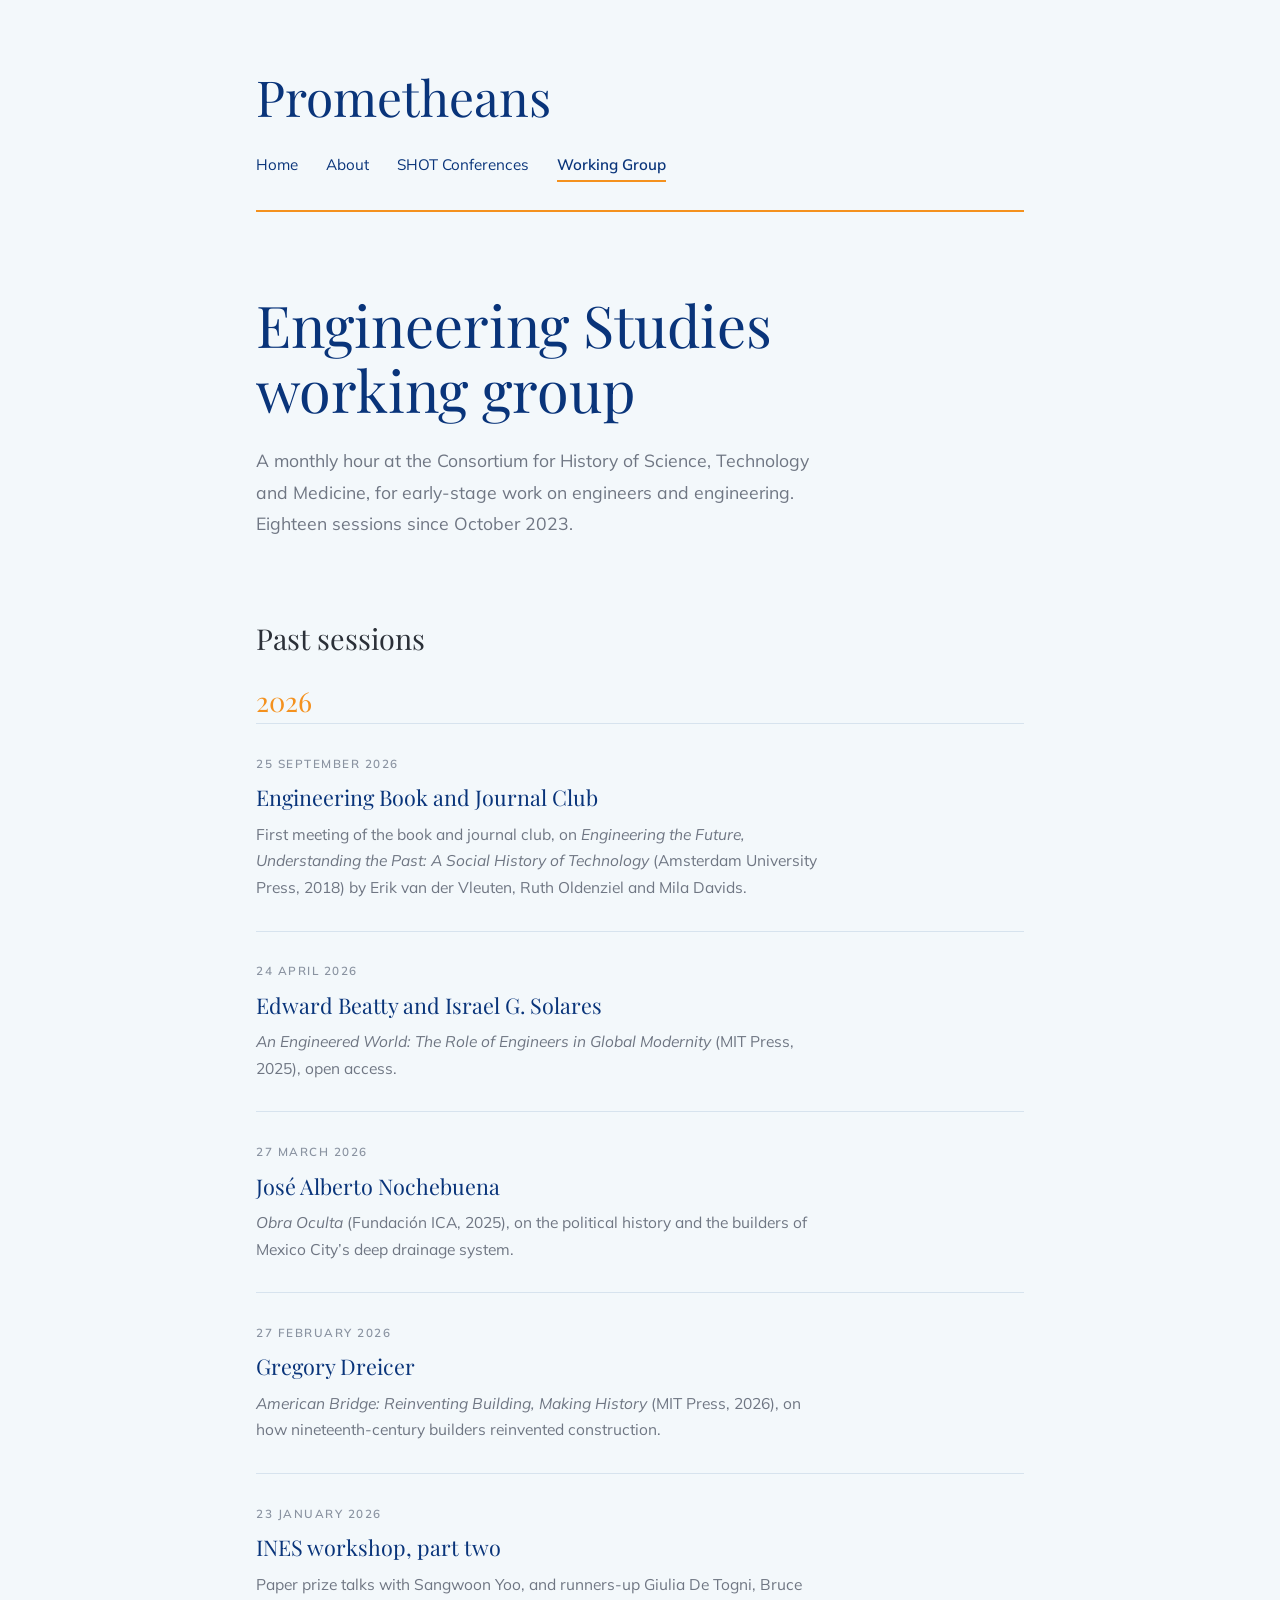
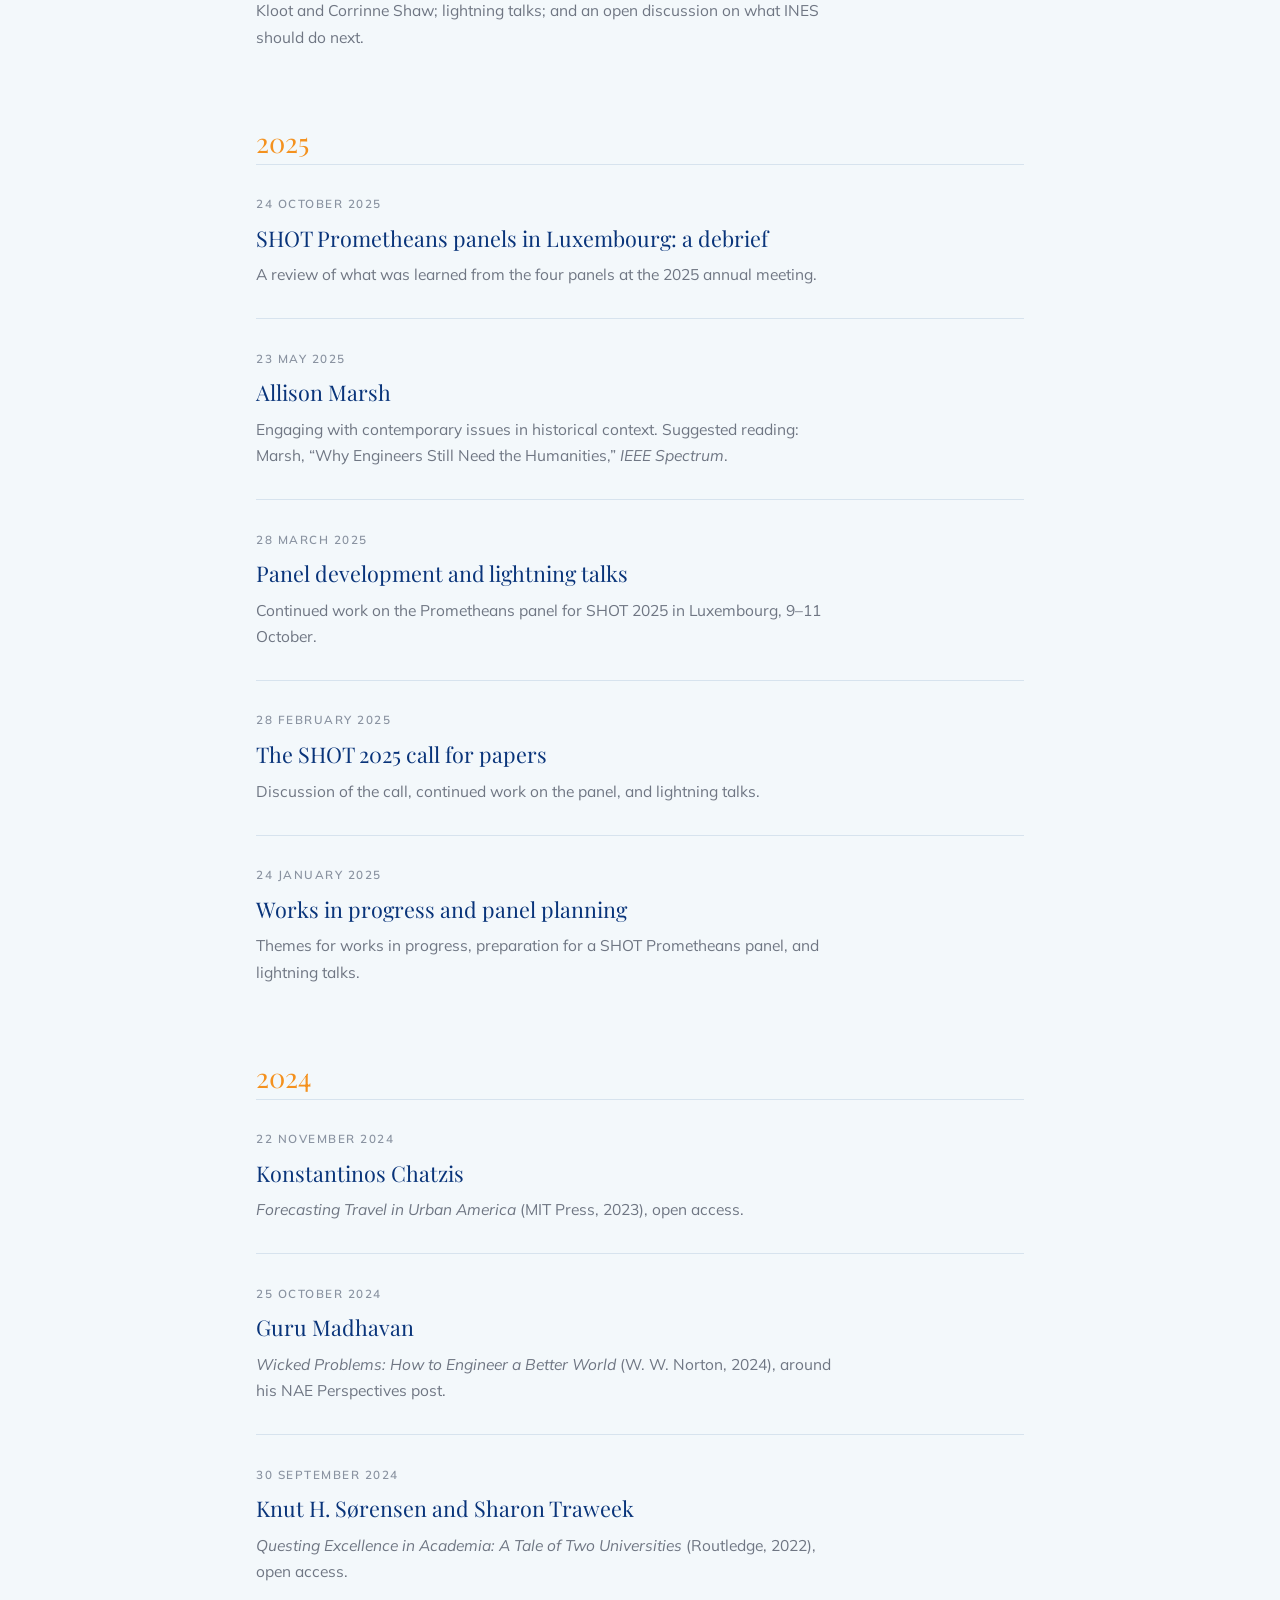
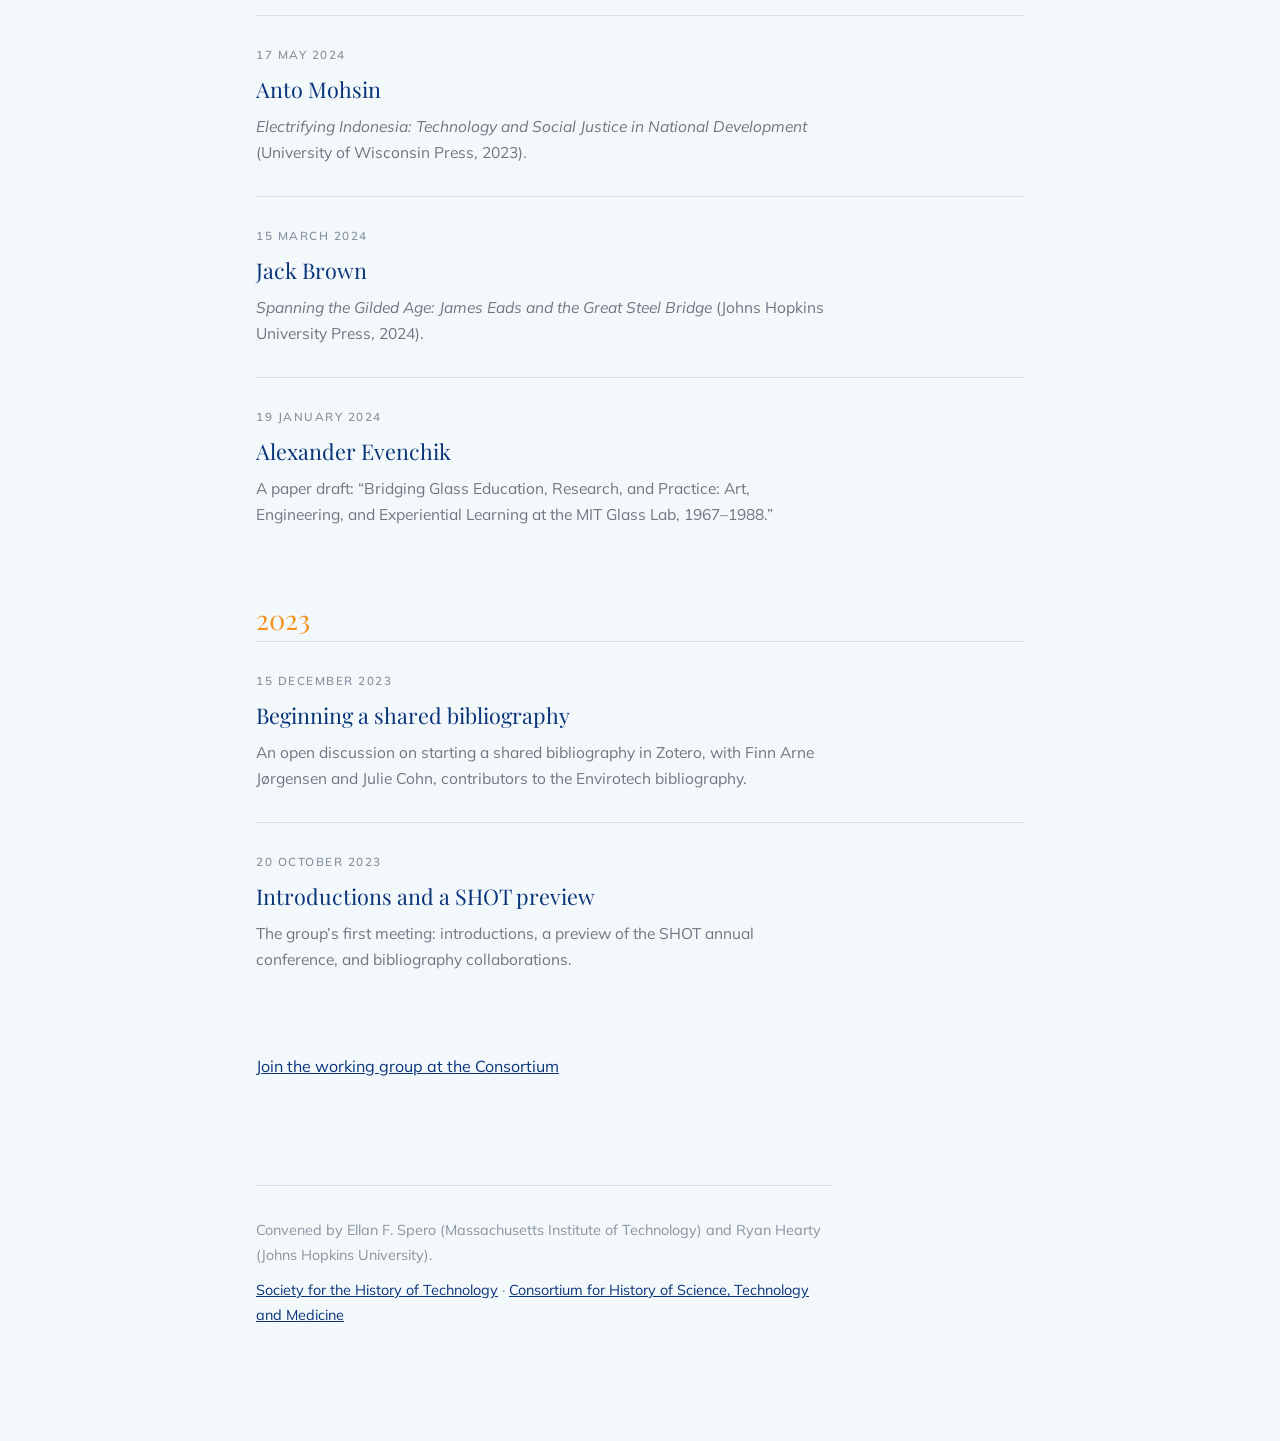
==== chstm/index.html @ 76af967d "Prometheans site: SHOT 2026 sessions" ====
<!doctype html>
<html lang="en">
<head>
<meta charset="utf-8">
<meta name="viewport" content="width=device-width, initial-scale=1">
<title>Engineering Studies working group — Prometheans</title>
<meta name="description" content="The Engineering Studies working group at the Consortium for History of Science, Technology and Medicine: a monthly hour for work in progress, book discussions and lightning talks.">
<link rel="preconnect" href="https://fonts.googleapis.com">
<link rel="preconnect" href="https://fonts.gstatic.com" crossorigin>
<link rel="stylesheet" href="https://fonts.googleapis.com/css2?family=Playfair+Display:wght@400;500&family=Mulish:wght@400;600;700&display=swap">
<link rel="stylesheet" href="../assets/style.css">
</head>
<body>
<div class="wrap">

  <header class="masthead">
    <a class="wordmark" href="../">Prometheans</a>
    <nav class="years">
      <a href="../">Home</a>
      <a href="../about/">About</a>
      <a href="../shot/">SHOT Conferences</a>
      <a href="../chstm/" aria-current="page">Working Group</a>
    </nav>
  </header>


  <div class="phead">
    <h1>Engineering Studies working group</h1>
    <p class="standfirst">A monthly hour at the Consortium for History of Science, Technology and Medicine, for early-stage work on engineers and engineering. Eighteen sessions since October 2023.</p>
  </div>

  <!-- RYAN: anything you want to say about how the group runs goes here.
       The archive below is taken from the Consortium's own listing; postponed
       and cancelled dates are left out, and upcoming sessions are not listed. -->

  <h2>Past sessions</h2>

  <ol class="archive">
    <li class="yrmark">2026</li>
    <li>
      <p class="when">25 September 2026</p>
      <h3>Engineering Book and Journal Club</h3>
      <p class="detail">First meeting of the book and journal club, on <i>Engineering the Future, Understanding the Past: A Social History of Technology</i> (Amsterdam University Press, 2018) by Erik van der Vleuten, Ruth Oldenziel and Mila Davids.</p>
    </li>
    <li>
      <p class="when">24 April 2026</p>
      <h3>Edward Beatty and Israel G. Solares</h3>
      <p class="detail"><i>An Engineered World: The Role of Engineers in Global Modernity</i> (MIT Press, 2025), open access.</p>
    </li>
    <li>
      <p class="when">27 March 2026</p>
      <h3>Jos&eacute; Alberto Nochebuena</h3>
      <p class="detail"><i>Obra Oculta</i> (Fundaci&oacute;n ICA, 2025), on the political history and the builders of Mexico City&rsquo;s deep drainage system.</p>
    </li>
    <li>
      <p class="when">27 February 2026</p>
      <h3>Gregory Dreicer</h3>
      <p class="detail"><i>American Bridge: Reinventing Building, Making History</i> (MIT Press, 2026), on how nineteenth-century builders reinvented construction.</p>
    </li>
    <li>
      <p class="when">23 January 2026</p>
      <h3>INES workshop, part two</h3>
      <p class="detail">Paper prize talks with Sangwoon Yoo, and runners-up Giulia De Togni, Bruce Kloot and Corrinne Shaw; lightning talks; and an open discussion on what INES should do next.</p>
    </li>
    <li class="yrmark">2025</li>
    <li>
      <p class="when">24 October 2025</p>
      <h3>SHOT Prometheans panels in Luxembourg: a debrief</h3>
      <p class="detail">A review of what was learned from the four panels at the 2025 annual meeting.</p>
    </li>
    <li>
      <p class="when">23 May 2025</p>
      <h3>Allison Marsh</h3>
      <p class="detail">Engaging with contemporary issues in historical context. Suggested reading: Marsh, &ldquo;Why Engineers Still Need the Humanities,&rdquo; <i>IEEE Spectrum</i>.</p>
    </li>
    <li>
      <p class="when">28 March 2025</p>
      <h3>Panel development and lightning talks</h3>
      <p class="detail">Continued work on the Prometheans panel for SHOT 2025 in Luxembourg, 9&ndash;11 October.</p>
    </li>
    <li>
      <p class="when">28 February 2025</p>
      <h3>The SHOT 2025 call for papers</h3>
      <p class="detail">Discussion of the call, continued work on the panel, and lightning talks.</p>
    </li>
    <li>
      <p class="when">24 January 2025</p>
      <h3>Works in progress and panel planning</h3>
      <p class="detail">Themes for works in progress, preparation for a SHOT Prometheans panel, and lightning talks.</p>
    </li>
    <li class="yrmark">2024</li>
    <li>
      <p class="when">22 November 2024</p>
      <h3>Konstantinos Chatzis</h3>
      <p class="detail"><i>Forecasting Travel in Urban America</i> (MIT Press, 2023), open access.</p>
    </li>
    <li>
      <p class="when">25 October 2024</p>
      <h3>Guru Madhavan</h3>
      <p class="detail"><i>Wicked Problems: How to Engineer a Better World</i> (W. W. Norton, 2024), around his NAE Perspectives post.</p>
    </li>
    <li>
      <p class="when">30 September 2024</p>
      <h3>Knut H. S&oslash;rensen and Sharon Traweek</h3>
      <p class="detail"><i>Questing Excellence in Academia: A Tale of Two Universities</i> (Routledge, 2022), open access.</p>
    </li>
    <li>
      <p class="when">17 May 2024</p>
      <h3>Anto Mohsin</h3>
      <p class="detail"><i>Electrifying Indonesia: Technology and Social Justice in National Development</i> (University of Wisconsin Press, 2023).</p>
    </li>
    <li>
      <p class="when">15 March 2024</p>
      <h3>Jack Brown</h3>
      <p class="detail"><i>Spanning the Gilded Age: James Eads and the Great Steel Bridge</i> (Johns Hopkins University Press, 2024).</p>
    </li>
    <li>
      <p class="when">19 January 2024</p>
      <h3>Alexander Evenchik</h3>
      <p class="detail">A paper draft: &ldquo;Bridging Glass Education, Research, and Practice: Art, Engineering, and Experiential Learning at the MIT Glass Lab, 1967&ndash;1988.&rdquo;</p>
    </li>
    <li class="yrmark">2023</li>
    <li>
      <p class="when">15 December 2023</p>
      <h3>Beginning a shared bibliography</h3>
      <p class="detail">An open discussion on starting a shared bibliography in Zotero, with Finn Arne J&oslash;rgensen and Julie Cohn, contributors to the Envirotech bibliography.</p>
    </li>
    <li>
      <p class="when">20 October 2023</p>
      <h3>Introductions and a SHOT preview</h3>
      <p class="detail">The group&rsquo;s first meeting: introductions, a preview of the SHOT annual conference, and bibliography collaborations.</p>
    </li>
  </ol>

  <div class="prose" style="margin-top:3rem">
    <p><a href="https://www.chstm.org/group/engineering-studies">Join the working group at the Consortium</a></p>
  </div>

  <footer>
    <p>Convened by Ellan F. Spero (Massachusetts Institute of Technology) and Ryan Hearty (Johns Hopkins University).</p>
    <p><a href="https://www.historyoftechnology.org/">Society for the History of Technology</a> &middot; <a href="https://www.chstm.org/group/engineering-studies">Consortium for History of Science, Technology and Medicine</a></p>
  </footer>

</div>
</body>
</html>
---- assets/style.css ----
/* Prometheans SIG — shared stylesheet.
   Palette and typography matched to the Society for the History of Technology:
     page      #F3F8FB   text     #2B3038   muted   #6F7683
     navy      #09347A   orange   #F4911E   white   #FFFFFF
   SHOT sets headings in Playfair Display at regular weight and body text in
   Proxima Nova. Playfair Display is free on Google Fonts and is used here as-is.
   Proxima Nova is a licensed Adobe font, so Mulish stands in for it — the nearest
   free humanist sans — above SHOT's own helvetica/arial fallbacks. If the Society
   shares its Typekit kit, swap --sans for: proxima-nova, helvetica, arial, sans-serif.

   Spacing scale: 1.5 / 2.5 / 4 / 5 / 6.5 rem. Only one heavy rule on the page,
   under the masthead; everything else is a hairline or plain space. */

:root{
  --paper:#F3F8FB;
  --surface:#FFFFFF;
  --ink:#2B3038;
  --ink-soft:#6F7683;
  --ink-faint:#8A93A1;
  --navy:#09347A;
  --orange:#F4911E;
  --rule:#D7E3EE;
  --rule-soft:#E9EFF5;
  --serif:"Playfair Display",Georgia,"Times New Roman",serif;
  --sans:"Mulish",helvetica,arial,sans-serif;
  --measure:36rem;
}
@media (prefers-color-scheme:dark){
  :root:not([data-theme="light"]){
    --paper:#0D1420;
    --surface:#141C2B;
    --ink:#E4EAF2;
    --ink-soft:#9FABBD;
    --ink-faint:#78859A;
    --navy:#93B4E4;
    --orange:#F4A742;
    --rule:#243149;
    --rule-soft:#1C2639;
    color-scheme:dark;
  }
}
:root[data-theme="dark"]{
  --paper:#0D1420;
  --surface:#141C2B;
  --ink:#E4EAF2;
  --ink-soft:#9FABBD;
  --ink-faint:#78859A;
  --navy:#93B4E4;
  --orange:#F4A742;
  --rule:#243149;
  --rule-soft:#1C2639;
  color-scheme:dark;
}

*{box-sizing:border-box}
html{-webkit-text-size-adjust:100%}

body{
  margin:0;
  background:var(--paper);
  color:var(--ink);
  font-family:var(--sans);
  font-size:16px;
  line-height:1.875;
  -webkit-font-smoothing:antialiased;
}

.wrap{
  max-width:50rem;
  margin:0 auto;
  padding:0 16px 7rem;
}

/* ---------- masthead ---------- */

.masthead{
  border-bottom:2px solid var(--orange);
  margin-bottom:5rem;
  padding:4.5rem 0 1.75rem;
}
.wordmark{
  display:inline-block;
  font-family:var(--serif);
  font-weight:400;
  font-size:clamp(2.2rem,6.5vw,3.1rem);
  line-height:1;
  color:var(--navy);
  text-decoration:none;
}
.wordmark:hover{color:var(--ink)}
.wordmark .flame{color:var(--orange)}
nav.years{
  margin-top:1.75rem;
  display:flex;
  flex-wrap:wrap;
  gap:1.75rem;
  font-size:.95rem;
  line-height:1.4;
}
nav.years a{
  color:var(--navy);
  text-decoration:none;
  padding-bottom:.3rem;
  border-bottom:2px solid transparent;
}
nav.years a:hover{border-bottom-color:var(--rule)}
nav.years a[aria-current="page"]{border-bottom-color:var(--orange);font-weight:600}

/* ---------- page head ---------- */

.phead{margin-bottom:5rem}
h1{
  font-family:var(--serif);
  font-weight:400;
  font-size:clamp(2.4rem,6.5vw,3.6rem);
  line-height:1.12;
  color:var(--navy);
  margin:0 0 1.5rem;
  text-wrap:balance;
}
.standfirst{
  font-size:1.1rem;
  line-height:1.8;
  color:var(--ink-soft);
  max-width:var(--measure);
  margin:0;
}

/* ---------- figure strip ---------- */

.figures{
  display:flex;
  flex-wrap:wrap;
  margin:4rem 0 0;
  border-top:1px solid var(--rule);
  border-bottom:1px solid var(--rule);
}
.figures div{
  flex:1 1 7rem;
  padding:1.75rem 1.5rem 1.75rem 0;
}
.figures b{
  display:block;
  font-family:var(--serif);
  font-weight:400;
  font-size:2.5rem;
  line-height:1;
  color:var(--navy);
}
.figures span{
  display:block;
  margin-top:.55rem;
  font-size:.72rem;
  letter-spacing:.13em;
  text-transform:uppercase;
  color:var(--ink-faint);
  font-weight:600;
  line-height:1.4;
}

/* ---------- prose ---------- */

.prose{max-width:var(--measure)}
.prose p{margin:0 0 1.2em}
h2{
  font-family:var(--serif);
  font-weight:400;
  font-size:1.8rem;
  line-height:1.25;
  color:var(--ink);
  margin:5rem 0 2rem;
}

/* ---------- session list ---------- */

ol.sessions{list-style:none;counter-reset:sess;margin:4rem 0 0;padding:0}
li.session{
  counter-increment:sess;
  position:relative;
  background:var(--surface);
  border:1px solid var(--rule);
  padding:2.5rem 2.5rem 2.5rem 5rem;
  margin-bottom:1.25rem;
}
li.session:last-child{margin-bottom:0}
li.session::before{
  content:counter(sess,decimal-leading-zero);
  position:absolute;
  left:2.5rem;
  top:3.1rem;
  font-family:var(--serif);
  font-size:1.4rem;
  font-weight:400;
  color:var(--orange);
  line-height:1;
  font-variant-numeric:tabular-nums;
}
.when{
  font-size:.73rem;
  letter-spacing:.13em;
  text-transform:uppercase;
  color:var(--ink-faint);
  font-weight:600;
  margin:0 0 .7rem;
  line-height:1.5;
}
li.session h3{
  font-family:var(--serif);
  font-weight:400;
  font-size:1.6rem;
  line-height:1.28;
  color:var(--navy);
  margin:0 0 1.75rem;
  text-wrap:balance;
}
.badge{
  display:inline-block;
  font-family:var(--sans);
  font-size:.65rem;
  letter-spacing:.12em;
  text-transform:uppercase;
  font-weight:700;
  color:#FFFFFF;
  background:var(--orange);
  padding:.3rem .55rem;
  vertical-align:.32em;
  margin-left:.6rem;
  white-space:nowrap;
  line-height:1.2;
}
ul.papers{list-style:none;margin:0;padding:0}
ul.papers li{
  padding:1.4rem 0;
  border-top:1px solid var(--rule-soft);
  line-height:1.6;
}
ul.papers li:first-child{border-top:none;padding-top:0}
ul.papers li:last-child{padding-bottom:0}
.who{
  display:block;
  font-weight:700;
  font-size:.95rem;
  color:var(--ink);
}
.who + .who{margin-top:.05rem}
.aff{font-size:.85rem;font-weight:400;color:var(--ink-faint)}
.paper{
  display:block;
  font-size:.97rem;
  line-height:1.65;
  color:var(--ink-soft);
  margin-top:.45rem;
}

/* ---------- year index ---------- */

.yearlist{list-style:none;margin:0;padding:0}
.yearlist li{
  background:var(--surface);
  border:1px solid var(--rule);
  margin-bottom:1.25rem;
}
.yearlist li:last-child{margin-bottom:0}
a.yearrow{
  display:flex;
  flex-wrap:wrap;
  align-items:baseline;
  gap:.3rem 2rem;
  padding:2rem 2.5rem;
  text-decoration:none;
  color:inherit;
}
a.yearrow:hover{background:var(--paper)}
a.yearrow .yr{
  font-family:var(--serif);
  font-weight:400;
  font-size:2.2rem;
  line-height:1;
  color:var(--navy);
  min-width:5rem;
}
a.yearrow .yd b{display:block;font-size:1.05rem;font-weight:700;line-height:1.5}
a.yearrow .yd span{display:block;font-size:.9rem;color:var(--ink-faint);line-height:1.5}
.yearlist li.pending{padding:2rem 2.5rem;color:var(--ink-faint)}
.yearlist li.pending .yr{
  font-family:var(--serif);font-weight:400;font-size:2.2rem;line-height:1;
  color:var(--ink-faint);display:inline-block;min-width:5rem;vertical-align:baseline;
}

/* ---------- footer ---------- */

footer{
  margin-top:6.5rem;
  padding-top:2rem;
  border-top:1px solid var(--rule);
  font-size:.9rem;
  line-height:1.75;
  color:var(--ink-faint);
  max-width:var(--measure);
}
footer p{margin:0 0 .7em}
footer p:last-child{margin-bottom:0}
a{color:var(--navy)}
a:hover{color:var(--orange)}

@media (max-width:34rem){
  .masthead{padding-top:3rem;margin-bottom:3.5rem}
  .phead{margin-bottom:3.5rem}
  h2{margin:3.5rem 0 1.5rem}
  ol.sessions{margin-top:3rem}
  li.session{padding:1.75rem 1.5rem 1.75rem 3.6rem}
  li.session::before{left:1.4rem;top:2.35rem;font-size:1.2rem}
  li.session h3{margin-bottom:1.25rem}
  .figures{margin-top:3rem}
  .figures div{flex-basis:5.5rem;padding:1.4rem 1rem 1.4rem 0}
  .figures b{font-size:2rem}
  a.yearrow,.yearlist li.pending{padding:1.5rem}
  footer{margin-top:4rem}
}

/* ---------- home entry points ---------- */

ul.entries{list-style:none;margin:0;padding:0}
ul.entries li{
  background:var(--surface);
  border:1px solid var(--rule);
  margin-bottom:1.25rem;
}
ul.entries li:last-child{margin-bottom:0}
ul.entries a{
  display:block;
  padding:2rem 2.5rem;
  text-decoration:none;
  color:inherit;
}
ul.entries a:hover{background:var(--paper)}
ul.entries b{
  display:block;
  font-family:var(--serif);
  font-weight:400;
  font-size:1.5rem;
  line-height:1.25;
  color:var(--navy);
  margin-bottom:.6rem;
}
ul.entries span{
  display:block;
  font-size:.95rem;
  line-height:1.7;
  color:var(--ink-soft);
  max-width:34rem;
}

/* ---------- working group archive ---------- */

ol.archive{list-style:none;margin:0;padding:0}
ol.archive li{
  padding:1.9rem 0;
  border-top:1px solid var(--rule);
}
ol.archive li.yrmark{
  border-top:none;
  padding:3rem 0 .5rem;
  font-family:var(--serif);
  font-size:1.7rem;
  line-height:1;
  color:var(--orange);
}
ol.archive li.yrmark:first-child{padding-top:0}
ol.archive li.yrmark + li{border-top:1px solid var(--rule)}
ol.archive h3{
  font-family:var(--serif);
  font-weight:400;
  font-size:1.35rem;
  line-height:1.3;
  color:var(--navy);
  margin:0 0 .6rem;
  text-wrap:balance;
}
ol.archive .detail{
  margin:0;
  font-size:.97rem;
  line-height:1.7;
  color:var(--ink-soft);
  max-width:var(--measure);
}

@media (max-width:34rem){
  ul.entries a{padding:1.5rem}
  ol.archive li{padding:1.5rem 0}
  ol.archive li.yrmark{padding:2.25rem 0 .4rem}
}

/* ---------- panel chair line and emergent questions ---------- */

.chairline{
  margin:-1.25rem 0 1.5rem;
  font-size:.88rem;
  line-height:1.6;
  color:var(--ink-faint);
}
ol.questions{
  list-style:none;
  counter-reset:q;
  margin:1.5rem 0 0;
  padding:0;
}
ol.questions li{
  counter-increment:q;
  position:relative;
  padding:1.5rem 0 1.5rem 3.25rem;
  border-top:1px solid var(--rule);
  font-size:.97rem;
  line-height:1.7;
  color:var(--ink-soft);
  max-width:40rem;
}
ol.questions li:last-child{border-bottom:1px solid var(--rule)}
ol.questions li::before{
  content:counter(q);
  position:absolute;
  left:.6rem;
  top:1.85rem;
  font-family:var(--serif);
  font-size:1.3rem;
  line-height:1;
  color:var(--orange);
}
ol.questions b{color:var(--ink);font-weight:700}

@media (max-width:34rem){
  ol.questions li{padding-left:2.4rem}
  ol.questions li::before{left:0;top:1.6rem;font-size:1.1rem}
}
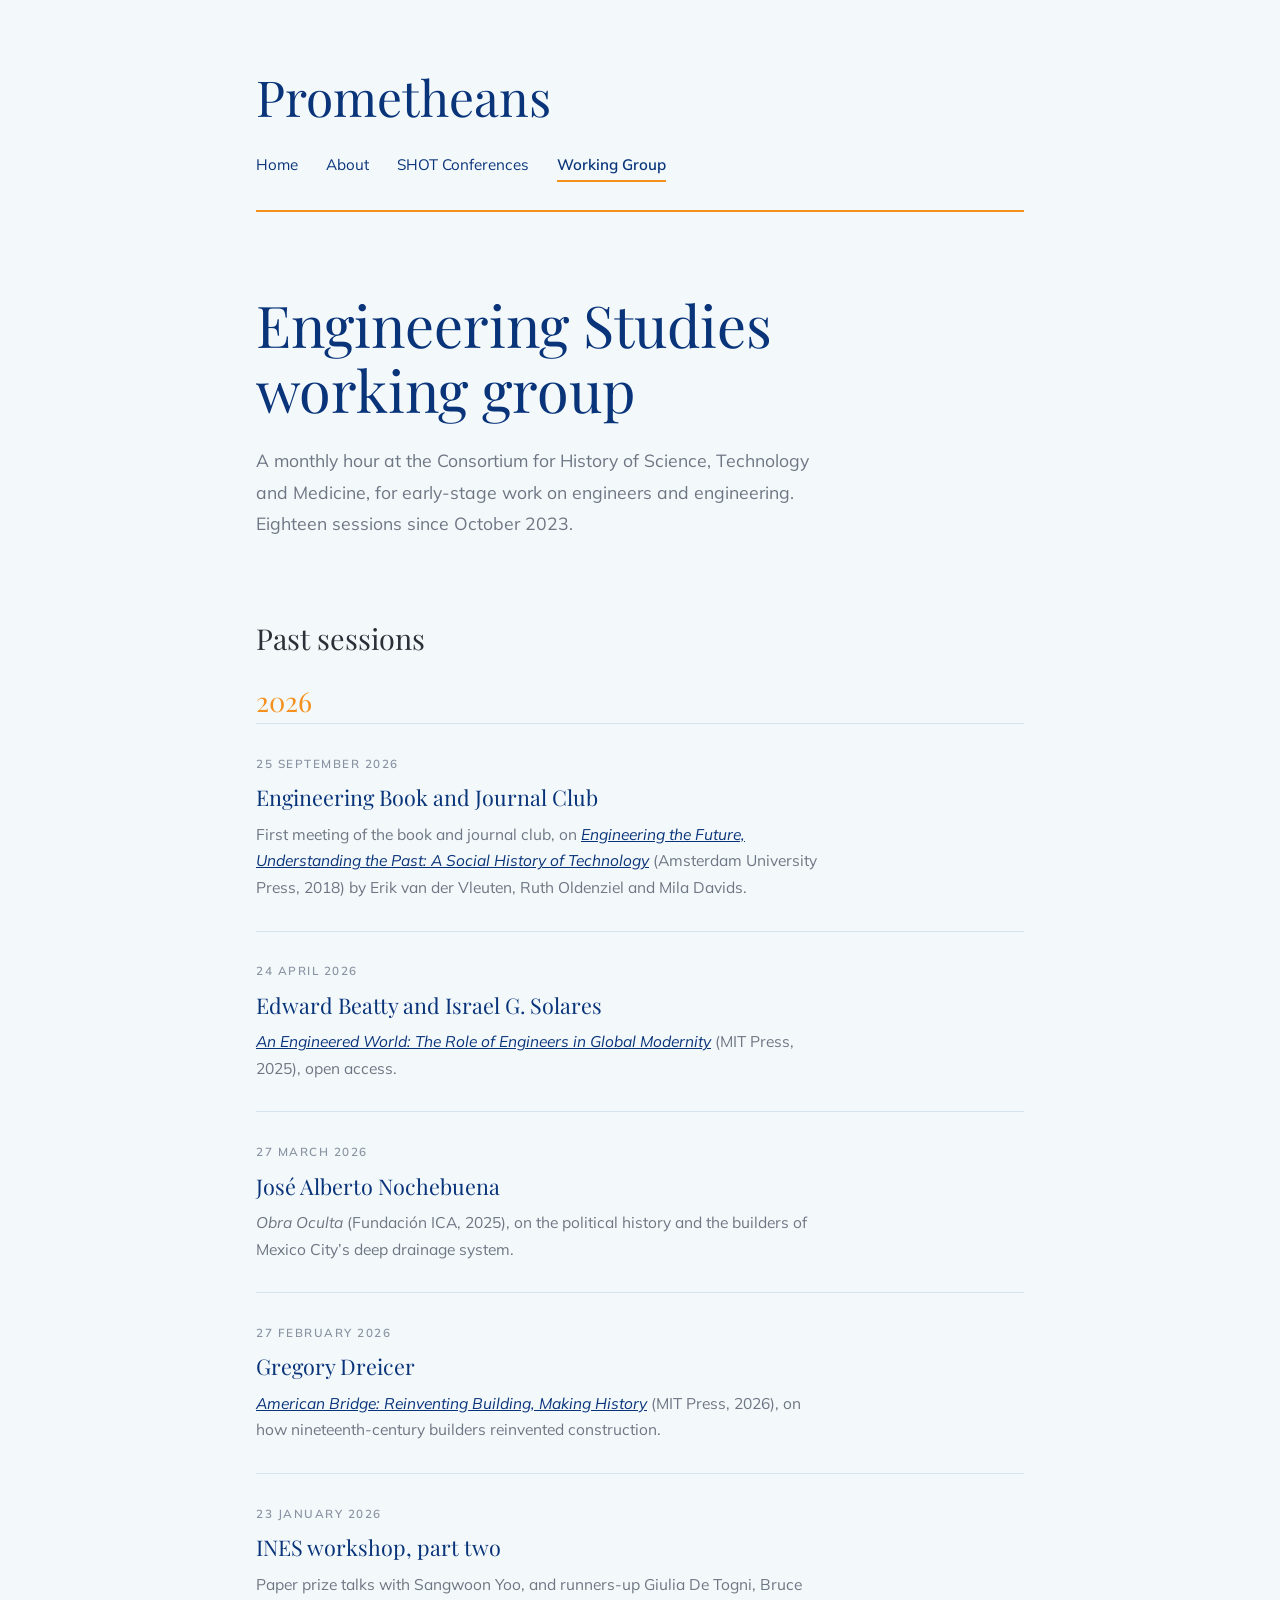
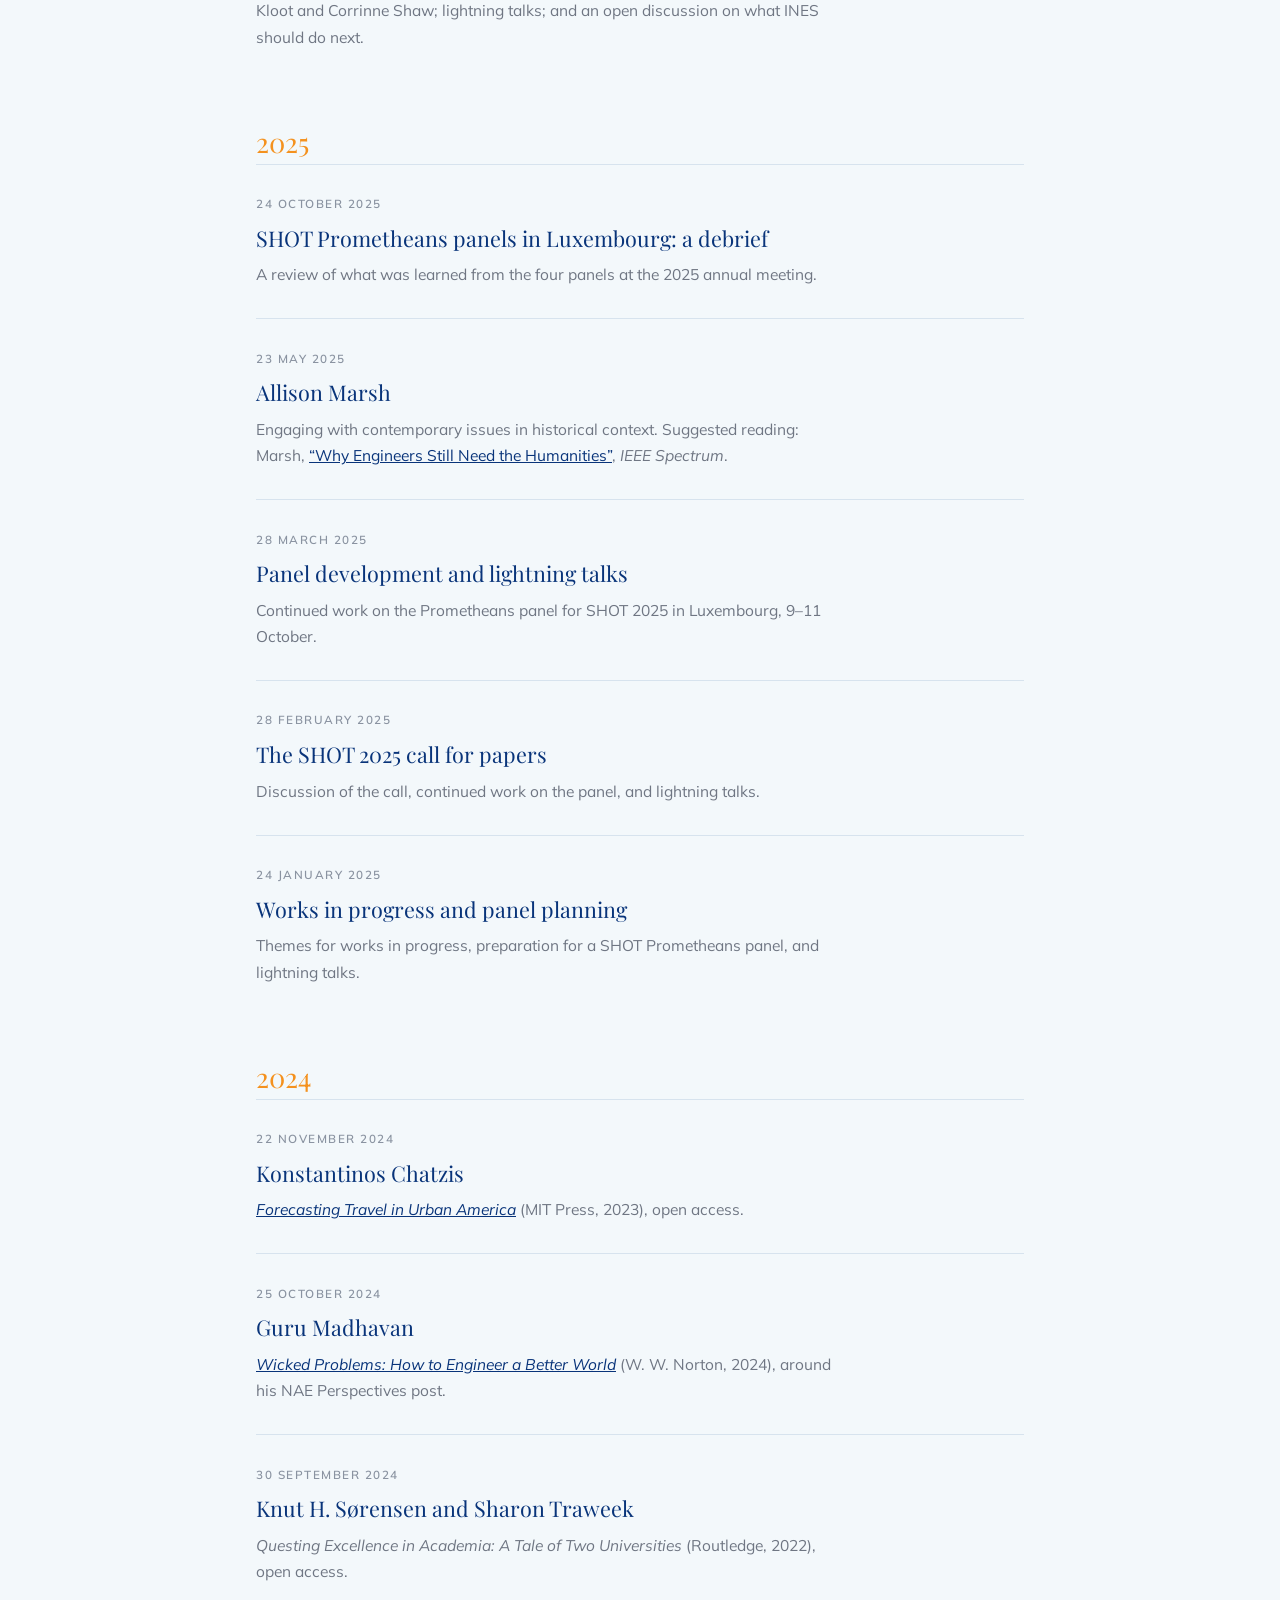
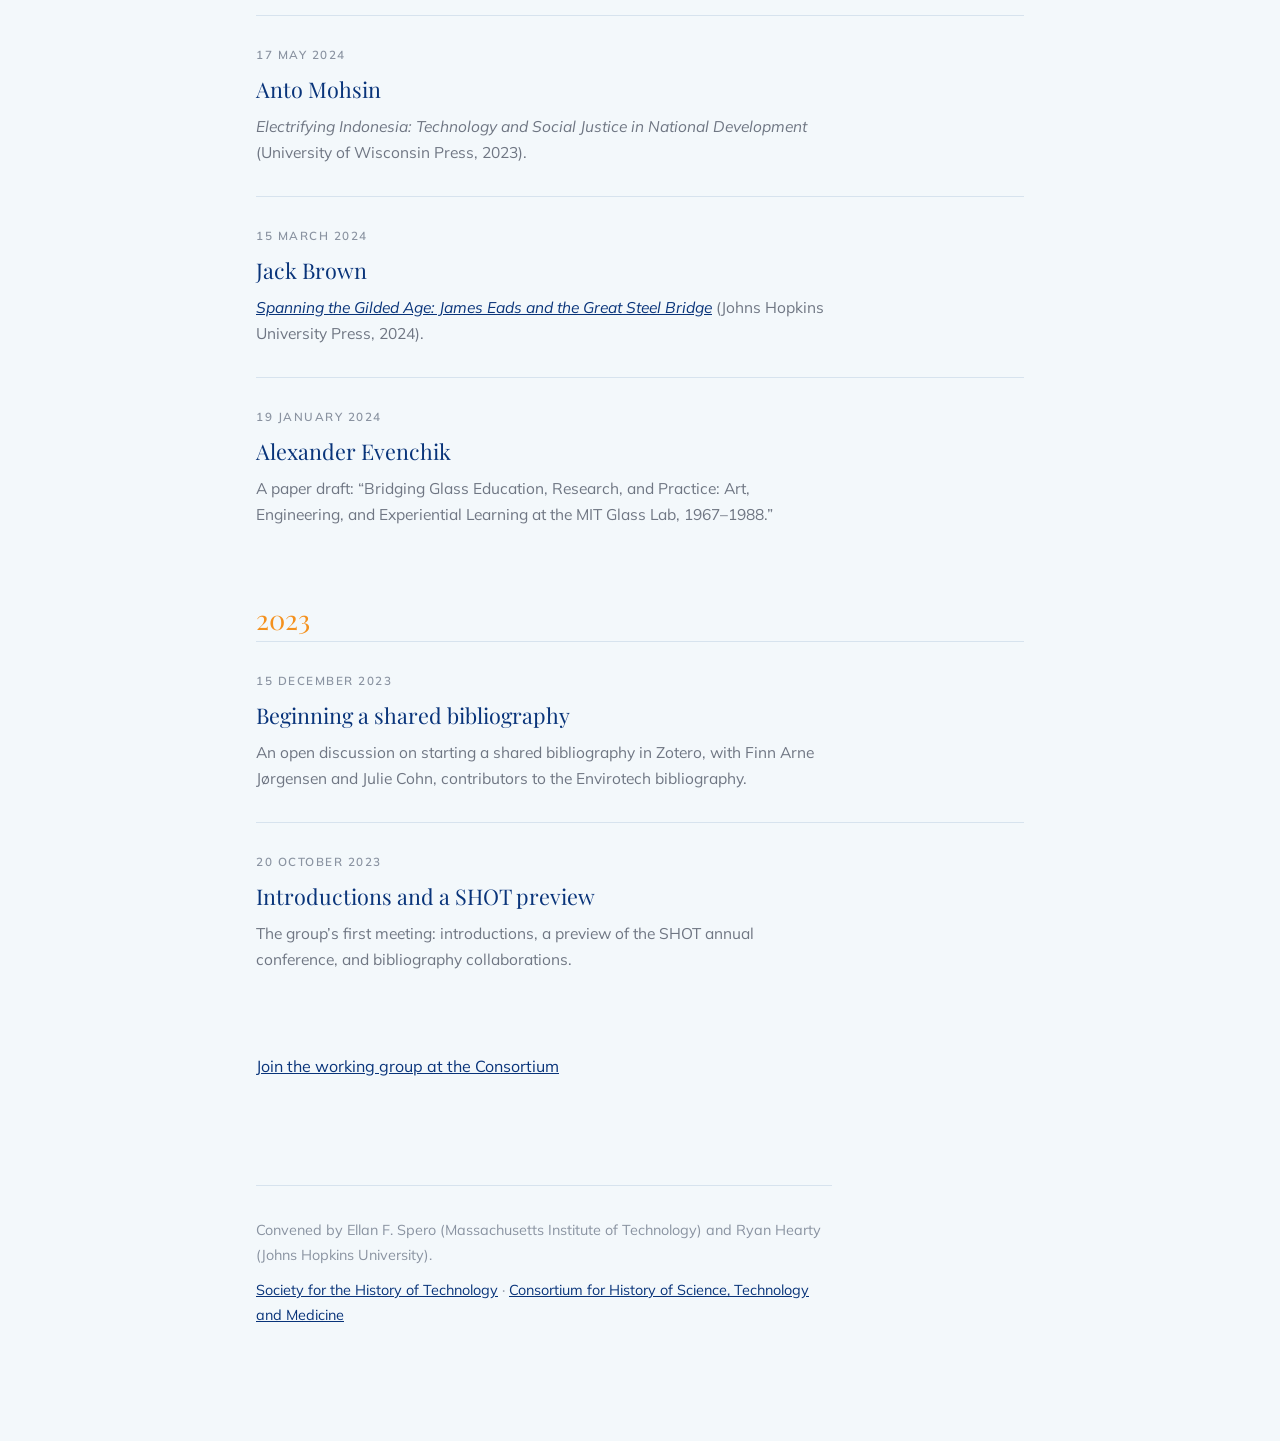
==== commit d42772a9: "Add verified links: books, project sites, convener pages Link the books discussed in the working gro" ====
--- a/chstm/index.html
+++ b/chstm/index.html
@@ -40,12 +40,12 @@
     <li>
       <p class="when">25 September 2026</p>
       <h3>Engineering Book and Journal Club</h3>
-      <p class="detail">First meeting of the book and journal club, on <i>Engineering the Future, Understanding the Past: A Social History of Technology</i> (Amsterdam University Press, 2018) by Erik van der Vleuten, Ruth Oldenziel and Mila Davids.</p>
+      <p class="detail">First meeting of the book and journal club, on <a href="https://aup.nl/en/book/9789462985407/engineering-the-future-understanding-the-past"><i>Engineering the Future, Understanding the Past: A Social History of Technology</i></a> (Amsterdam University Press, 2018) by Erik van der Vleuten, Ruth Oldenziel and Mila Davids.</p>
     </li>
     <li>
       <p class="when">24 April 2026</p>
       <h3>Edward Beatty and Israel G. Solares</h3>
-      <p class="detail"><i>An Engineered World: The Role of Engineers in Global Modernity</i> (MIT Press, 2025), open access.</p>
+      <p class="detail"><a href="https://mitpress.mit.edu/9780262553353/an-engineered-world/"><i>An Engineered World: The Role of Engineers in Global Modernity</i></a> (MIT Press, 2025), open access.</p>
     </li>
     <li>
       <p class="when">27 March 2026</p>
@@ -55,7 +55,7 @@
     <li>
       <p class="when">27 February 2026</p>
       <h3>Gregory Dreicer</h3>
-      <p class="detail"><i>American Bridge: Reinventing Building, Making History</i> (MIT Press, 2026), on how nineteenth-century builders reinvented construction.</p>
+      <p class="detail"><a href="https://mitpress.mit.edu/9780262552110/american-bridge/"><i>American Bridge: Reinventing Building, Making History</i></a> (MIT Press, 2026), on how nineteenth-century builders reinvented construction.</p>
     </li>
     <li>
       <p class="when">23 January 2026</p>
@@ -71,7 +71,7 @@
     <li>
       <p class="when">23 May 2025</p>
       <h3>Allison Marsh</h3>
-      <p class="detail">Engaging with contemporary issues in historical context. Suggested reading: Marsh, &ldquo;Why Engineers Still Need the Humanities,&rdquo; <i>IEEE Spectrum</i>.</p>
+      <p class="detail">Engaging with contemporary issues in historical context. Suggested reading: Marsh, <a href="https://spectrum.ieee.org/engineering-and-humanities">&ldquo;Why Engineers Still Need the Humanities&rdquo;</a>, <i>IEEE Spectrum</i>.</p>
     </li>
     <li>
       <p class="when">28 March 2025</p>
@@ -92,12 +92,12 @@
     <li>
       <p class="when">22 November 2024</p>
       <h3>Konstantinos Chatzis</h3>
-      <p class="detail"><i>Forecasting Travel in Urban America</i> (MIT Press, 2023), open access.</p>
+      <p class="detail"><a href="https://mitpress.mit.edu/9780262048101/forecasting-travel-in-urban-america/"><i>Forecasting Travel in Urban America</i></a> (MIT Press, 2023), open access.</p>
     </li>
     <li>
       <p class="when">25 October 2024</p>
       <h3>Guru Madhavan</h3>
-      <p class="detail"><i>Wicked Problems: How to Engineer a Better World</i> (W. W. Norton, 2024), around his NAE Perspectives post.</p>
+      <p class="detail"><a href="https://wwnorton.com/books/9780393651461"><i>Wicked Problems: How to Engineer a Better World</i></a> (W. W. Norton, 2024), around his NAE Perspectives post.</p>
     </li>
     <li>
       <p class="when">30 September 2024</p>
@@ -112,7 +112,7 @@
     <li>
       <p class="when">15 March 2024</p>
       <h3>Jack Brown</h3>
-      <p class="detail"><i>Spanning the Gilded Age: James Eads and the Great Steel Bridge</i> (Johns Hopkins University Press, 2024).</p>
+      <p class="detail"><a href="https://www.press.jhu.edu/books/title/12518/spanning-gilded-age"><i>Spanning the Gilded Age: James Eads and the Great Steel Bridge</i></a> (Johns Hopkins University Press, 2024).</p>
     </li>
     <li>
       <p class="when">19 January 2024</p>
--- a/assets/style.css
+++ b/assets/style.css
@@ -432,3 +432,16 @@
   ol.questions li{padding-left:2.4rem}
   ol.questions li::before{left:0;top:1.6rem;font-size:1.1rem}
 }
+
+/* ---------- resource links under a paper ---------- */
+
+.reslinks{
+  display:block;
+  margin-top:.45rem;
+  font-size:.85rem;
+  line-height:1.6;
+  color:var(--ink-faint);
+}
+.reslinks a{color:var(--navy);text-decoration:none;border-bottom:1px solid var(--rule)}
+.reslinks a:hover{color:var(--orange);border-bottom-color:var(--orange)}
+ol.archive .detail a,.prose a{color:var(--navy)}
